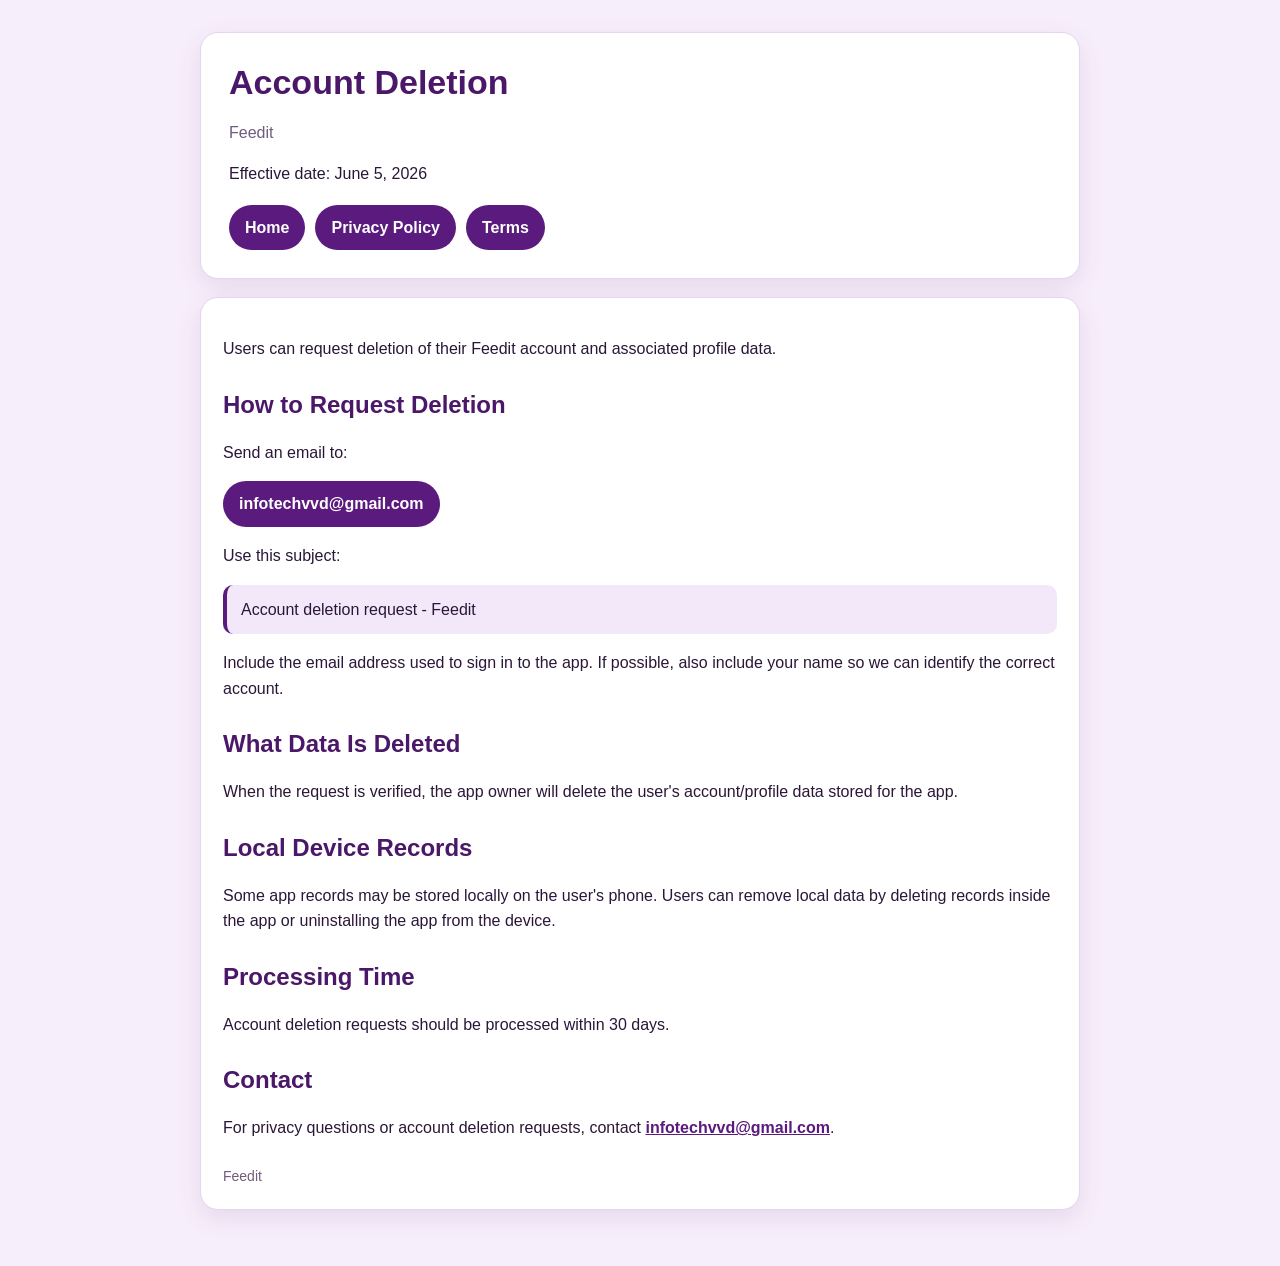
==== account-deletion.html @ d428519f "Add files via upload" ====
<!doctype html>
<html lang="en">
  <head>
    <meta charset="utf-8">
    <meta name="viewport" content="width=device-width, initial-scale=1">
    <title>Account Deletion - Feedit</title>
    <link rel="stylesheet" href="styles.css">
  </head>
  <body>
    <main class="page">
      <section class="hero">
        <h1>Account Deletion</h1>
        <p class="muted">Feedit</p>
        <p>Effective date: June 5, 2026</p>
        <nav>
          <a href="index.html">Home</a>
          <a href="privacy-policy.html">Privacy Policy</a>
          <a href="terms.html">Terms</a>
        </nav>
      </section>
      <section class="card">
        <p>Users can request deletion of their Feedit account and associated profile data.</p>

        <h2>How to Request Deletion</h2>
        <p>Send an email to:</p>
        <p><a class="button" href="mailto:infotechvvd@gmail.com?subject=Account%20deletion%20request%20-%20Feedit">infotechvvd@gmail.com</a></p>
        <p>Use this subject:</p>
        <p class="notice">Account deletion request - Feedit</p>
        <p>Include the email address used to sign in to the app. If possible, also include your name so we can identify the correct account.</p>

        <h2>What Data Is Deleted</h2>
        <p>When the request is verified, the app owner will delete the user's account/profile data stored for the app.</p>

        <h2>Local Device Records</h2>
        <p>Some app records may be stored locally on the user's phone. Users can remove local data by deleting records inside the app or uninstalling the app from the device.</p>

        <h2>Processing Time</h2>
        <p>Account deletion requests should be processed within 30 days.</p>

        <h2>Contact</h2>
        <p>For privacy questions or account deletion requests, contact <a href="mailto:infotechvvd@gmail.com">infotechvvd@gmail.com</a>.</p>

        <footer>Feedit</footer>
      </section>
    </main>
  </body>
</html>
---- styles.css ----
body {
  margin: 0;
  font-family: Arial, sans-serif;
  color: #2a1738;
  background: #f7eefb;
  line-height: 1.6;
}

.page {
  max-width: 880px;
  margin: 0 auto;
  padding: 32px 18px 56px;
}

.hero,
.card {
  background: #fff;
  border: 1px solid #e5d5ef;
  border-radius: 18px;
  box-shadow: 0 8px 24px rgba(74, 26, 96, 0.1);
}

.hero {
  padding: 28px;
  margin-bottom: 18px;
}

.card {
  padding: 22px;
}

h1,
h2,
h3 {
  color: #4b1768;
  line-height: 1.25;
}

h1 {
  margin: 0 0 8px;
  font-size: 34px;
}

h2 {
  margin-top: 28px;
}

a {
  color: #5b1a7d;
  font-weight: 700;
}

nav {
  display: flex;
  flex-wrap: wrap;
  gap: 10px;
  margin-top: 18px;
}

nav a,
.button {
  display: inline-block;
  border-radius: 999px;
  padding: 10px 16px;
  background: #5b1a7d;
  color: #fff;
  text-decoration: none;
}

.muted {
  color: #705c7d;
}

.notice {
  border-left: 4px solid #5b1a7d;
  background: #f3e7fa;
  padding: 12px 14px;
  border-radius: 10px;
}

footer {
  margin-top: 24px;
  color: #705c7d;
  font-size: 14px;
}
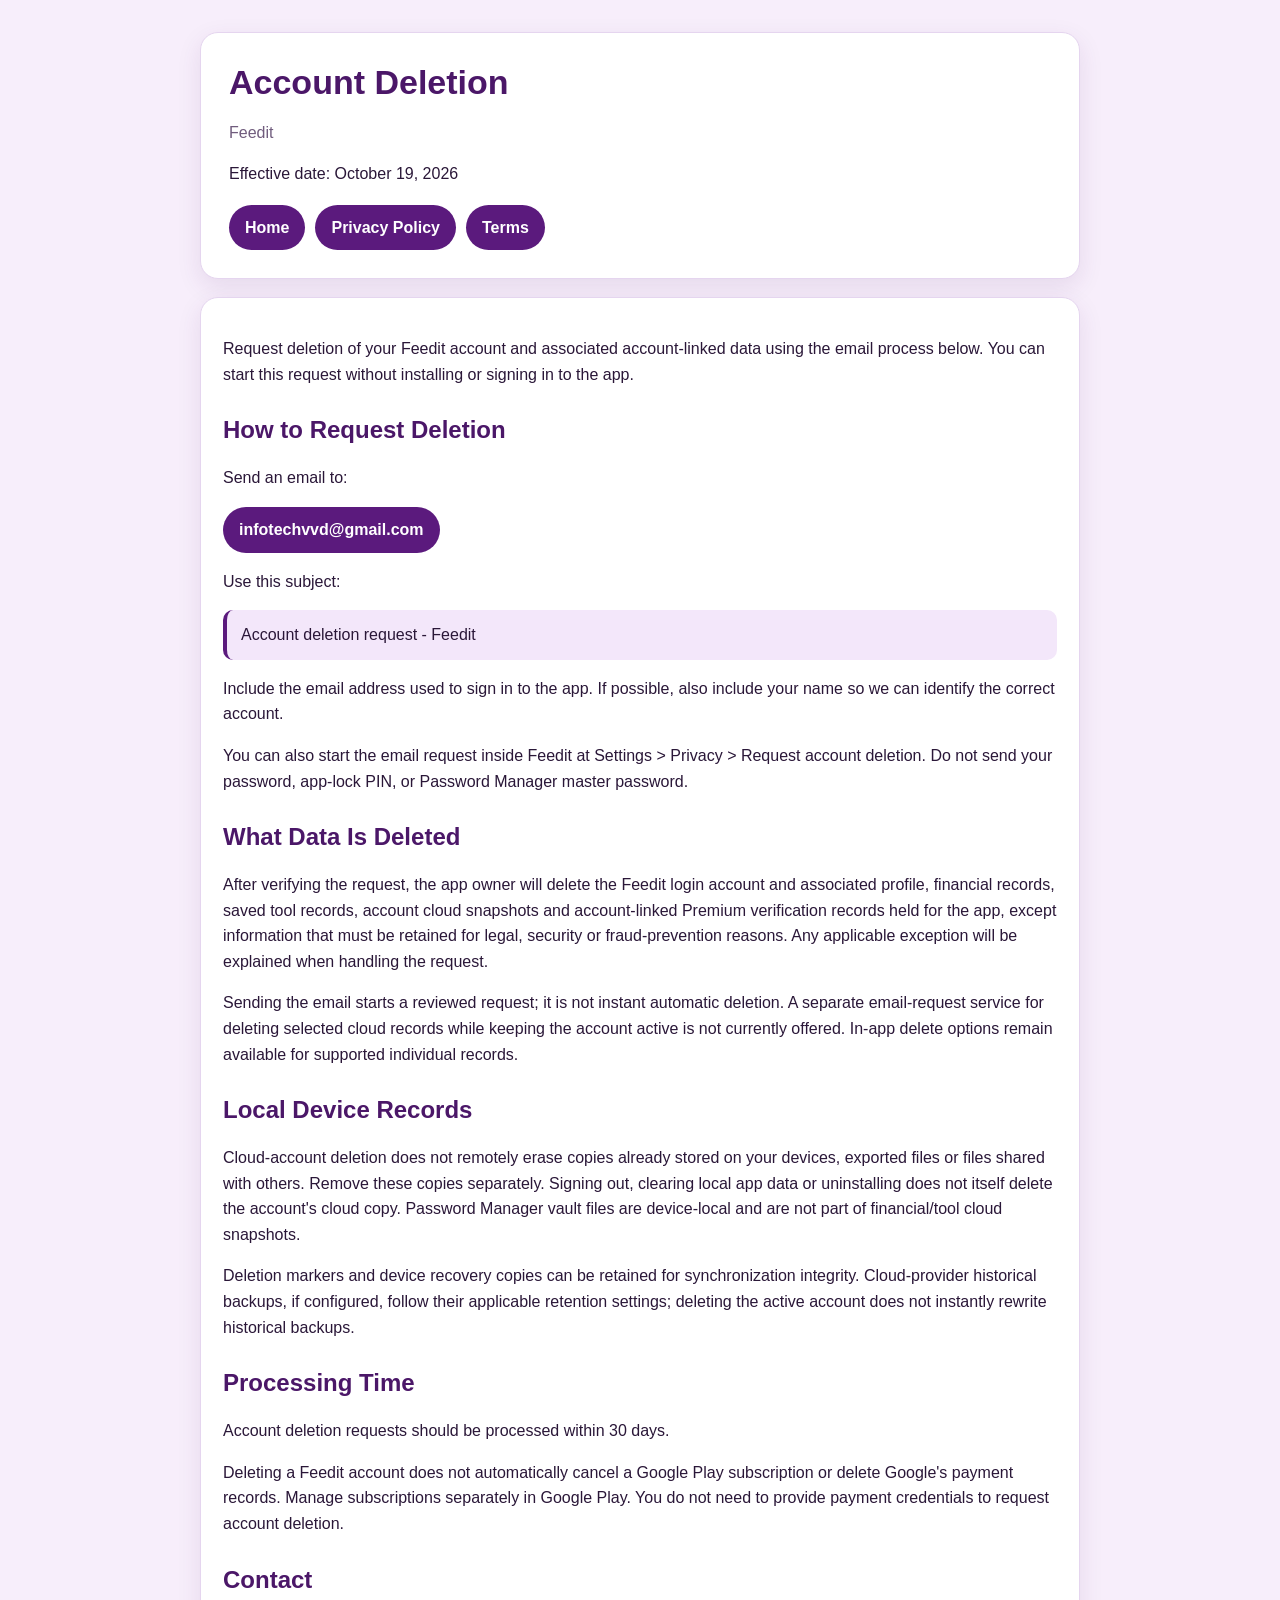
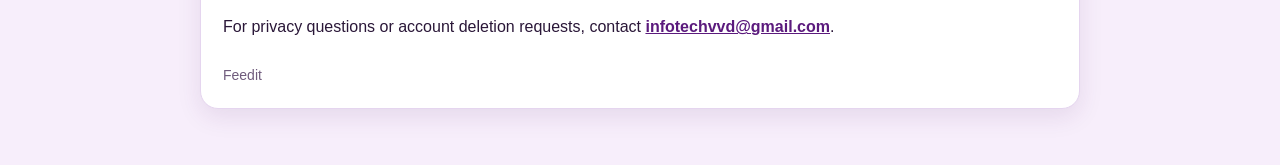
==== commit f035dbf6: "Add files via upload" ====
--- a/account-deletion.html
+++ b/account-deletion.html
@@ -11,7 +11,7 @@
       <section class="hero">
         <h1>Account Deletion</h1>
         <p class="muted">Feedit</p>
-        <p>Effective date: June 5, 2026</p>
+        <p>Effective date: October 19, 2026</p>
         <nav>
           <a href="index.html">Home</a>
           <a href="privacy-policy.html">Privacy Policy</a>
@@ -19,7 +19,7 @@
         </nav>
       </section>
       <section class="card">
-        <p>Users can request deletion of their Feedit account and associated profile data.</p>
+        <p>Request deletion of your Feedit account and associated account-linked data using the email process below. You can start this request without installing or signing in to the app.</p>
 
         <h2>How to Request Deletion</h2>
         <p>Send an email to:</p>
@@ -27,15 +27,19 @@
         <p>Use this subject:</p>
         <p class="notice">Account deletion request - Feedit</p>
         <p>Include the email address used to sign in to the app. If possible, also include your name so we can identify the correct account.</p>
+        <p>You can also start the email request inside Feedit at Settings &gt; Privacy &gt; Request account deletion. Do not send your password, app-lock PIN, or Password Manager master password.</p>
 
         <h2>What Data Is Deleted</h2>
-        <p>When the request is verified, the app owner will delete the user's account/profile data stored for the app.</p>
+        <p>After verifying the request, the app owner will delete the Feedit login account and associated profile, financial records, saved tool records, account cloud snapshots and account-linked Premium verification records held for the app, except information that must be retained for legal, security or fraud-prevention reasons. Any applicable exception will be explained when handling the request.</p>
+        <p>Sending the email starts a reviewed request; it is not instant automatic deletion. A separate email-request service for deleting selected cloud records while keeping the account active is not currently offered. In-app delete options remain available for supported individual records.</p>
 
         <h2>Local Device Records</h2>
-        <p>Some app records may be stored locally on the user's phone. Users can remove local data by deleting records inside the app or uninstalling the app from the device.</p>
+        <p>Cloud-account deletion does not remotely erase copies already stored on your devices, exported files or files shared with others. Remove these copies separately. Signing out, clearing local app data or uninstalling does not itself delete the account's cloud copy. Password Manager vault files are device-local and are not part of financial/tool cloud snapshots.</p>
+        <p>Deletion markers and device recovery copies can be retained for synchronization integrity. Cloud-provider historical backups, if configured, follow their applicable retention settings; deleting the active account does not instantly rewrite historical backups.</p>
 
         <h2>Processing Time</h2>
         <p>Account deletion requests should be processed within 30 days.</p>
+        <p>Deleting a Feedit account does not automatically cancel a Google Play subscription or delete Google's payment records. Manage subscriptions separately in Google Play. You do not need to provide payment credentials to request account deletion.</p>
 
         <h2>Contact</h2>
         <p>For privacy questions or account deletion requests, contact <a href="mailto:infotechvvd@gmail.com">infotechvvd@gmail.com</a>.</p>
